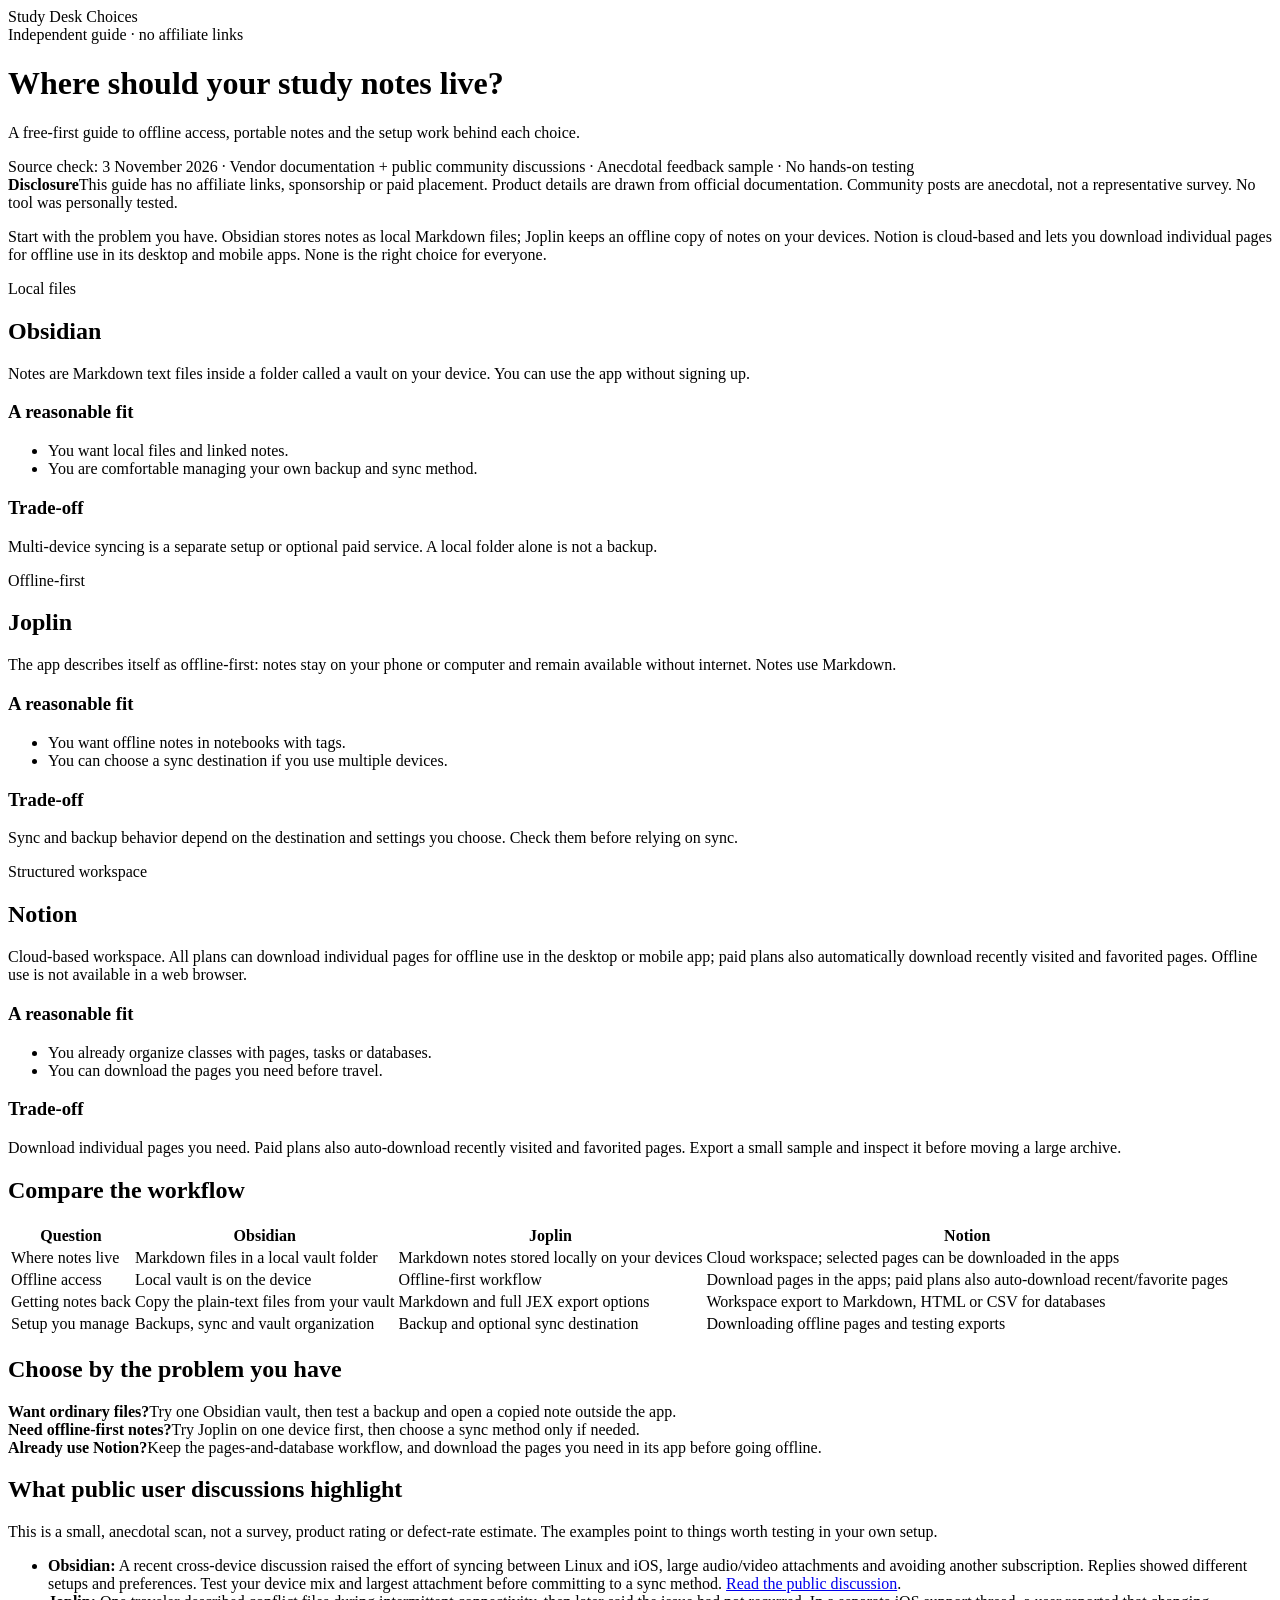
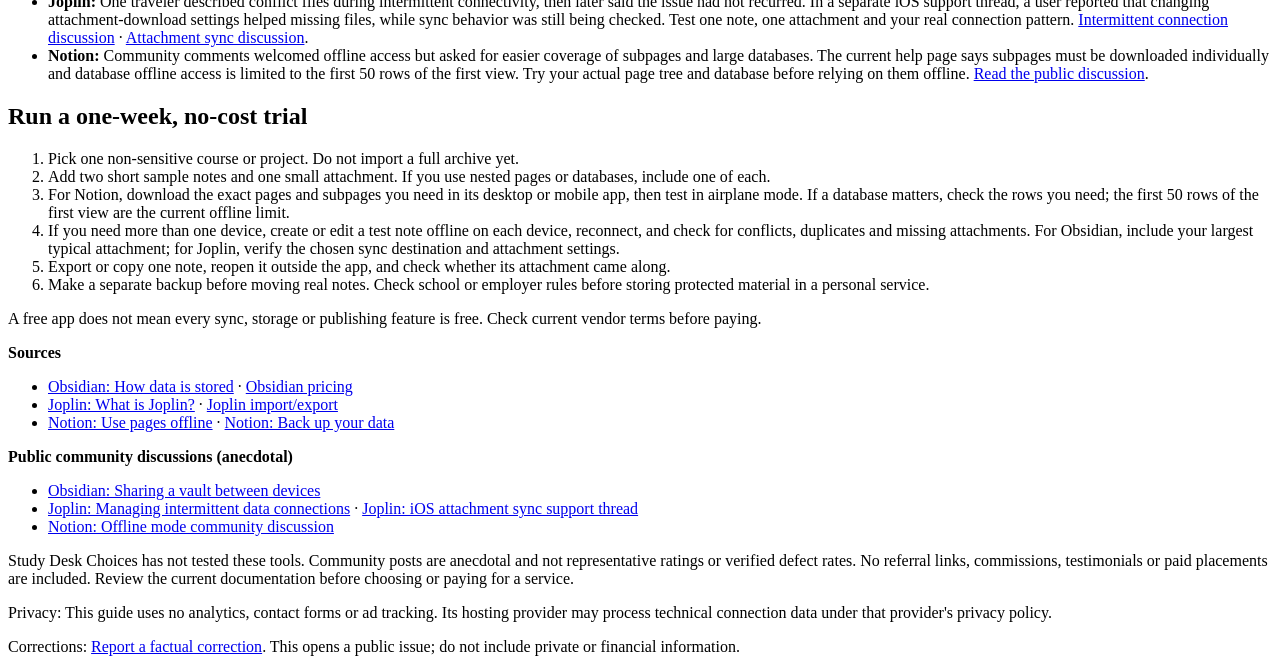
==== study-desk-choices-render/index.html @ 3d96e89d "Add Study Desk Choices static page" ====
<!doctype html>
<html lang="en">
<head>
  <meta charset="utf-8">
  <meta name="viewport" content="width=device-width, initial-scale=1">
  <meta name="theme-color" content="#17392e">
  <meta http-equiv="Content-Security-Policy" content="default-src 'none'; script-src 'none'; style-src 'self'; img-src 'self'; connect-src 'none'; object-src 'none'; base-uri 'none'; upgrade-insecure-requests">
  <meta name="referrer" content="no-referrer">
  <meta name="description" content="A free-first guide comparing offline access, portable notes, and setup work in Obsidian, Joplin, and Notion.">
  <meta property="og:title" content="Where should your study notes live? · Study Desk Choices">
  <meta property="og:description" content="A free-first guide to offline access, portable notes and the setup work behind each choice.">
  <title>Where should your study notes live? · Study Desk Choices</title>
  <link rel="stylesheet" href="styles.css">
</head>
<body>
  <header><div class="wrap">
    <div class="brand">Study Desk Choices</div>
    <div class="status"><i></i>Independent guide · no affiliate links</div>
    <h1>Where should your study notes live?</h1>
    <p class="lede">A free-first guide to offline access, portable notes and the setup work behind each choice.</p>
    <div class="byline">Source check: 3 November 2026 · Vendor documentation + public community discussions · Anecdotal feedback sample · No hands-on testing</div>
  </div></header>
  <main class="wrap">
    <div class="notice"><strong>Disclosure</strong>This guide has no affiliate links, sponsorship or paid placement. Product details are drawn from official documentation. Community posts are anecdotal, not a representative survey. No tool was personally tested.</div>
    <p class="intro">Start with the problem you have. Obsidian stores notes as local Markdown files; Joplin keeps an offline copy of notes on your devices. Notion is cloud-based and lets you download individual pages for offline use in its desktop and mobile apps. None is the right choice for everyone.</p>

    <section class="grid" aria-label="Note app comparison">
      <article class="card"><div class="eyebrow">Local files</div><h2>Obsidian</h2><p>Notes are Markdown text files inside a folder called a vault on your device. You can use the app without signing up.</p><h3>A reasonable fit</h3><ul><li>You want local files and linked notes.</li><li>You are comfortable managing your own backup and sync method.</li></ul><h3>Trade-off</h3><p>Multi-device syncing is a separate setup or optional paid service. A local folder alone is not a backup.</p></article>
      <article class="card"><div class="eyebrow">Offline-first</div><h2>Joplin</h2><p>The app describes itself as offline-first: notes stay on your phone or computer and remain available without internet. Notes use Markdown.</p><h3>A reasonable fit</h3><ul><li>You want offline notes in notebooks with tags.</li><li>You can choose a sync destination if you use multiple devices.</li></ul><h3>Trade-off</h3><p>Sync and backup behavior depend on the destination and settings you choose. Check them before relying on sync.</p></article>
      <article class="card"><div class="eyebrow">Structured workspace</div><h2>Notion</h2><p>Cloud-based workspace. All plans can download individual pages for offline use in the desktop or mobile app; paid plans also automatically download recently visited and favorited pages. Offline use is not available in a web browser.</p><h3>A reasonable fit</h3><ul><li>You already organize classes with pages, tasks or databases.</li><li>You can download the pages you need before travel.</li></ul><h3>Trade-off</h3><p>Download individual pages you need. Paid plans also auto-download recently visited and favorited pages. Export a small sample and inspect it before moving a large archive.</p></article>
    </section>

    <h2>Compare the workflow</h2>
    <div class="table-wrap"><table class="table"><thead><tr><th>Question</th><th>Obsidian</th><th>Joplin</th><th>Notion</th></tr></thead><tbody>
      <tr><td>Where notes live</td><td>Markdown files in a local vault folder</td><td>Markdown notes stored locally on your devices</td><td>Cloud workspace; selected pages can be downloaded in the apps</td></tr>
      <tr><td>Offline access</td><td>Local vault is on the device</td><td>Offline-first workflow</td><td>Download pages in the apps; paid plans also auto-download recent/favorite pages</td></tr>
      <tr><td>Getting notes back</td><td>Copy the plain-text files from your vault</td><td>Markdown and full JEX export options</td><td>Workspace export to Markdown, HTML or CSV for databases</td></tr>
      <tr><td>Setup you manage</td><td>Backups, sync and vault organization</td><td>Backup and optional sync destination</td><td>Downloading offline pages and testing exports</td></tr>
    </tbody></table></div>

    <h2>Choose by the problem you have</h2>
    <div class="fit">
      <div><strong>Want ordinary files?</strong>Try one Obsidian vault, then test a backup and open a copied note outside the app.</div>
      <div><strong>Need offline-first notes?</strong>Try Joplin on one device first, then choose a sync method only if needed.</div>
      <div><strong>Already use Notion?</strong>Keep the pages-and-database workflow, and download the pages you need in its app before going offline.</div>
    </div>

    <section class="panel"><h2>What public user discussions highlight</h2><p class="small">This is a small, anecdotal scan, not a survey, product rating or defect-rate estimate. The examples point to things worth testing in your own setup.</p><ul>
      <li><strong>Obsidian:</strong> A recent cross-device discussion raised the effort of syncing between Linux and iOS, large audio/video attachments and avoiding another subscription. Replies showed different setups and preferences. Test your device mix and largest attachment before committing to a sync method. <a href="https://www.reddit.com/r/ObsidianMD/comments/1upfxcy/how_are_you_sharing_your_vault_between_devices/" rel="noopener">Read the public discussion</a>.</li>
      <li><strong>Joplin:</strong> One traveler described conflict files during intermittent connectivity, then later said the issue had not recurred. In a separate iOS support thread, a user reported that changing attachment-download settings helped missing files, while sync behavior was still being checked. Test one note, one attachment and your real connection pattern. <a href="https://discourse.joplinapp.org/t/managing-intermittent-data-connections/50007" rel="noopener">Intermittent connection discussion</a> · <a href="https://discourse.joplinapp.org/t/joplin-mobile-ios-seems-unable-to-sync-correctly/50565/5" rel="noopener">Attachment sync discussion</a>.</li>
      <li><strong>Notion:</strong> Community comments welcomed offline access but asked for easier coverage of subpages and large databases. The current help page says subpages must be downloaded individually and database offline access is limited to the first 50 rows of the first view. Try your actual page tree and database before relying on them offline. <a href="https://www.reddit.com/r/Notion/comments/1murd6n" rel="noopener">Read the public discussion</a>.</li>
    </ul></section>

    <section class="panel"><h2>Run a one-week, no-cost trial</h2><ol class="steps">
      <li>Pick one non-sensitive course or project. Do not import a full archive yet.</li>
      <li>Add two short sample notes and one small attachment. If you use nested pages or databases, include one of each.</li>
      <li>For Notion, download the exact pages and subpages you need in its desktop or mobile app, then test in airplane mode. If a database matters, check the rows you need; the first 50 rows of the first view are the current offline limit.</li>
      <li>If you need more than one device, create or edit a test note offline on each device, reconnect, and check for conflicts, duplicates and missing attachments. For Obsidian, include your largest typical attachment; for Joplin, verify the chosen sync destination and attachment settings.</li>
      <li>Export or copy one note, reopen it outside the app, and check whether its attachment came along.</li>
      <li>Make a separate backup before moving real notes. Check school or employer rules before storing protected material in a personal service.</li>
    </ol><p class="small">A free app does not mean every sync, storage or publishing feature is free. Check current vendor terms before paying.</p></section>

    <footer><strong>Sources</strong><ul>
      <li><a href="https://obsidian.md/help/data-storage" rel="noopener">Obsidian: How data is stored</a> · <a href="https://obsidian.md/pricing.html" rel="noopener">Obsidian pricing</a></li>
      <li><a href="https://joplinapp.org/help/" rel="noopener">Joplin: What is Joplin?</a> · <a href="https://joplinapp.org/help/apps/import_export/" rel="noopener">Joplin import/export</a></li>
      <li><a href="https://www.notion.com/en-gb/help/use-pages-offline" rel="noopener">Notion: Use pages offline</a> · <a href="https://www.notion.com/help/back-up-your-data" rel="noopener">Notion: Back up your data</a></li>
    </ul><strong>Public community discussions (anecdotal)</strong><ul>
      <li><a href="https://www.reddit.com/r/ObsidianMD/comments/1upfxcy/how_are_you_sharing_your_vault_between_devices/" rel="noopener">Obsidian: Sharing a vault between devices</a></li>
      <li><a href="https://discourse.joplinapp.org/t/managing-intermittent-data-connections/50007" rel="noopener">Joplin: Managing intermittent data connections</a> · <a href="https://discourse.joplinapp.org/t/joplin-mobile-ios-seems-unable-to-sync-correctly/50565/5" rel="noopener">Joplin: iOS attachment sync support thread</a></li>
      <li><a href="https://www.reddit.com/r/Notion/comments/1murd6n" rel="noopener">Notion: Offline mode community discussion</a></li>
    </ul><p class="small">Study Desk Choices has not tested these tools. Community posts are anecdotal and not representative ratings or verified defect rates. No referral links, commissions, testimonials or paid placements are included. Review the current documentation before choosing or paying for a service.</p><p class="small">Privacy: This guide uses no analytics, contact forms or ad tracking. Its hosting provider may process technical connection data under that provider's privacy policy.</p>    <p class="small">Corrections: <a href="https://github.com/pocketspark2026/pocketspark/issues/new?title=Study%20Desk%20Choices%20correction" target="_blank" rel="noopener noreferrer">Report a factual correction</a>. This opens a public issue; do not include private or financial information.</p>
    </footer>
  </main>
</body>
</html>
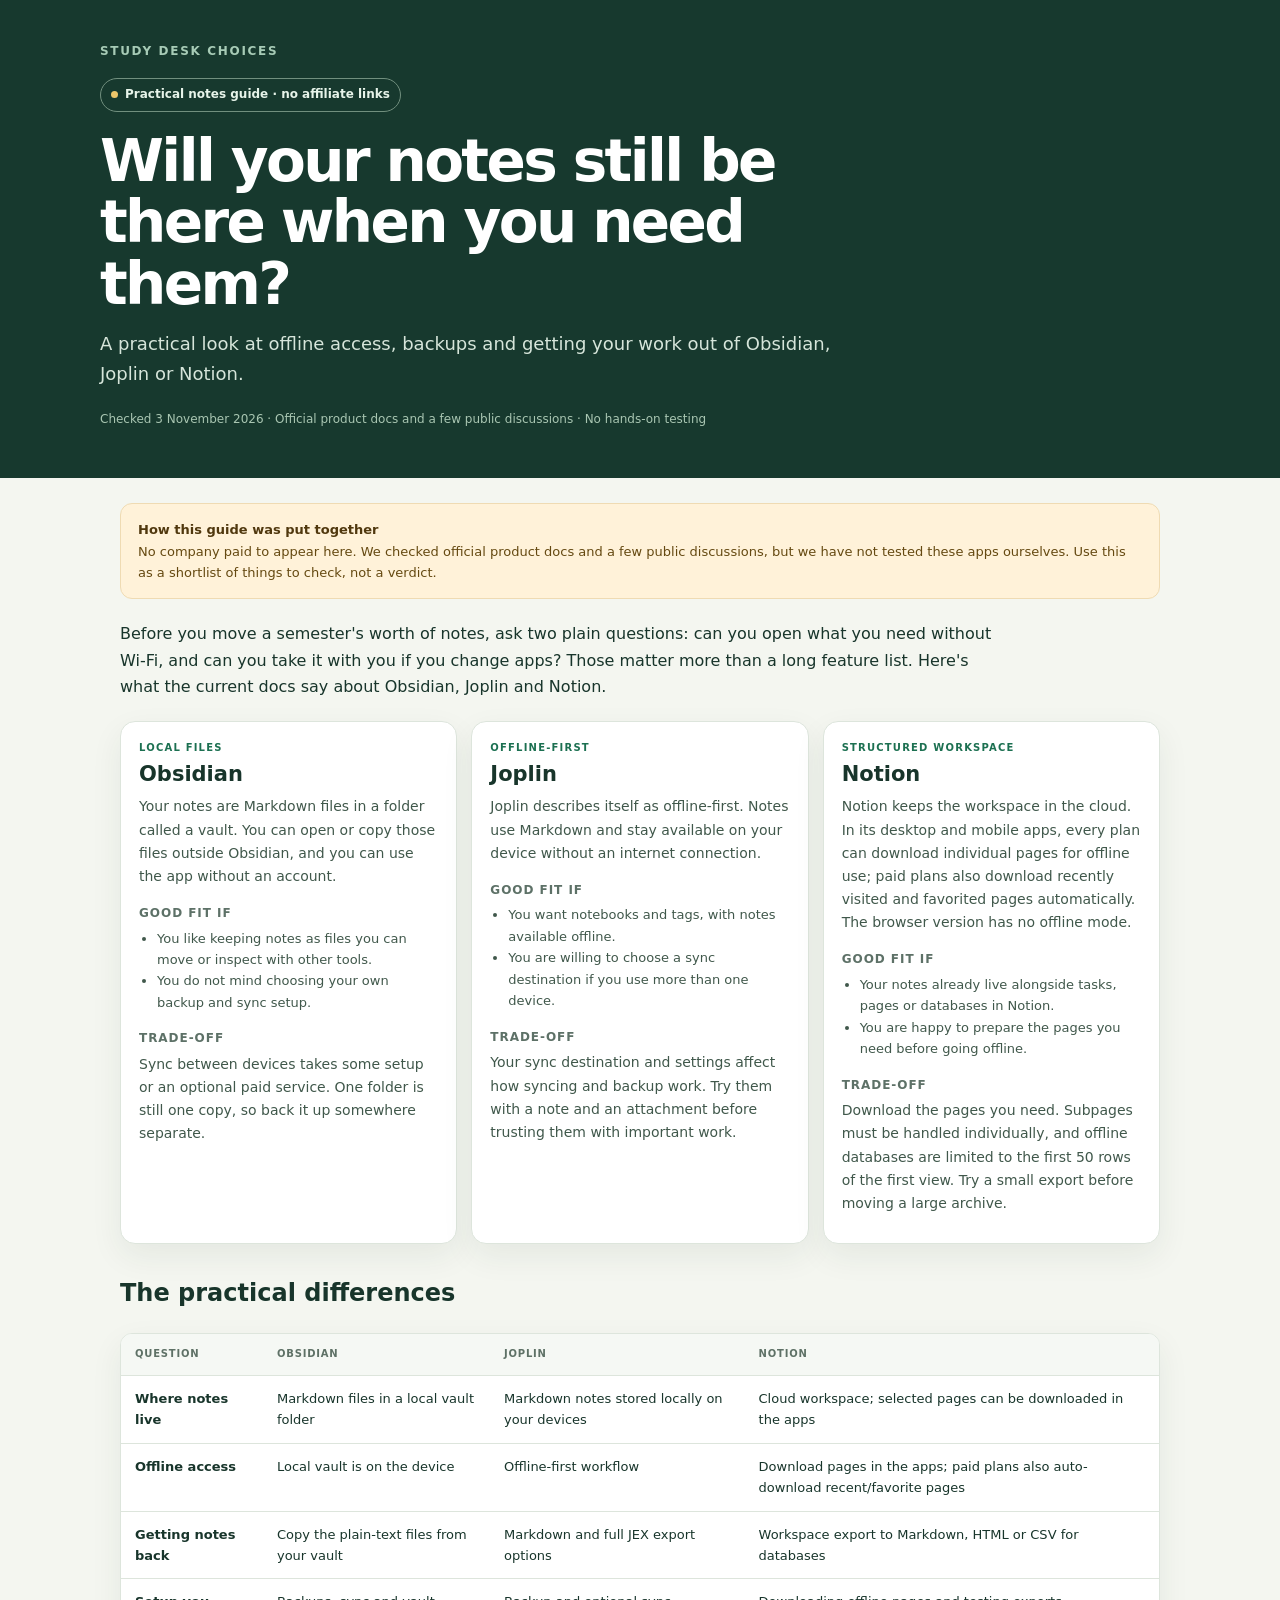
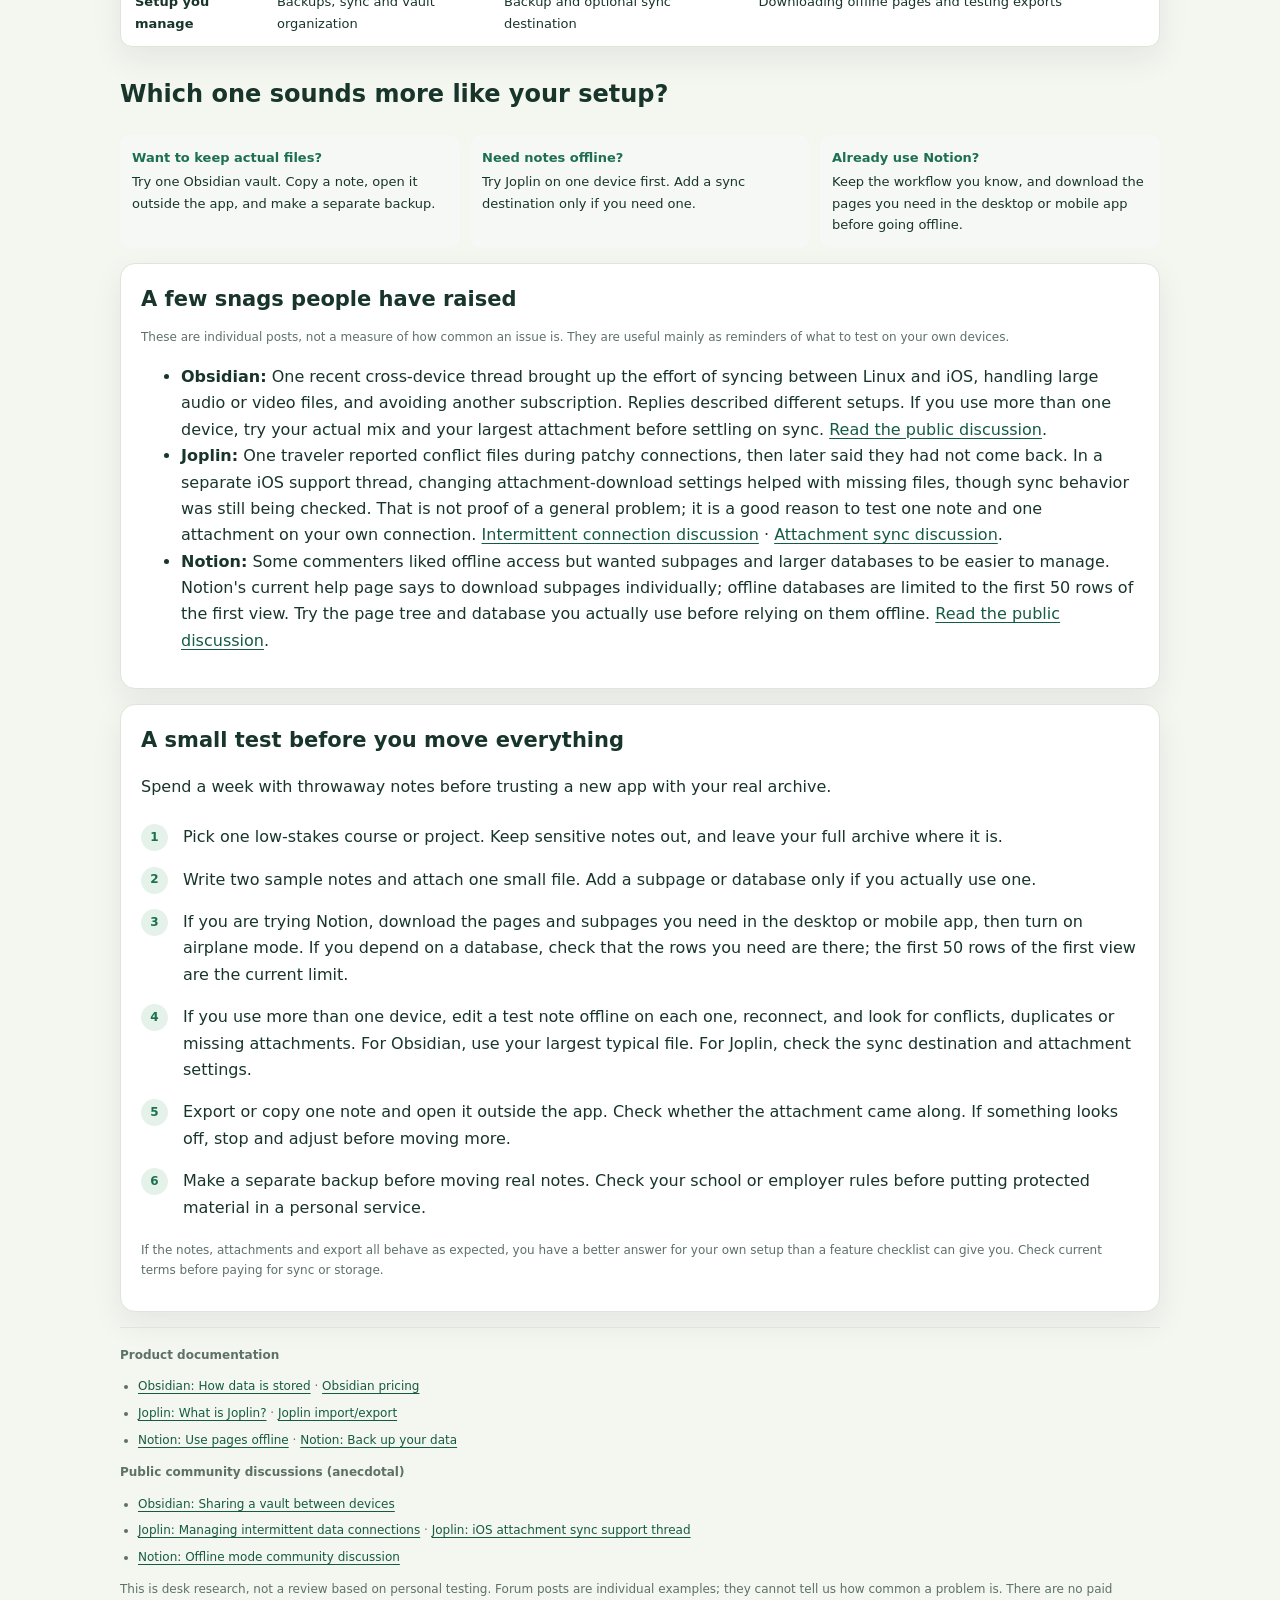
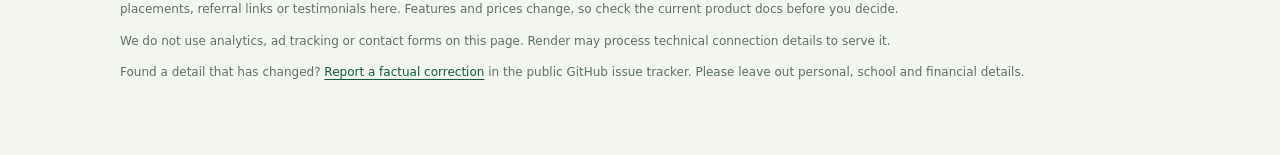
==== commit 0146631b: "Make Study Desk guide clearer and more conversational" ====
--- a/study-desk-choices-render/index.html
+++ b/study-desk-choices-render/index.html
@@ -6,31 +6,31 @@
   <meta name="theme-color" content="#17392e">
   <meta http-equiv="Content-Security-Policy" content="default-src 'none'; script-src 'none'; style-src 'self'; img-src 'self'; connect-src 'none'; object-src 'none'; base-uri 'none'; upgrade-insecure-requests">
   <meta name="referrer" content="no-referrer">
-  <meta name="description" content="A free-first guide comparing offline access, portable notes, and setup work in Obsidian, Joplin, and Notion.">
-  <meta property="og:title" content="Where should your study notes live? · Study Desk Choices">
-  <meta property="og:description" content="A free-first guide to offline access, portable notes and the setup work behind each choice.">
-  <title>Where should your study notes live? · Study Desk Choices</title>
+  <meta name="description" content="A plain-language guide to offline notes, backups and taking your work out of Obsidian, Joplin or Notion.">
+  <meta property="og:title" content="Will your notes still be there when you need them? · Study Desk Choices">
+  <meta property="og:description" content="Practical notes on offline access, backups and moving your work between apps.">
+  <title>Will your notes still be there when you need them? · Study Desk Choices</title>
   <link rel="stylesheet" href="styles.css">
 </head>
 <body>
   <header><div class="wrap">
     <div class="brand">Study Desk Choices</div>
-    <div class="status"><i></i>Independent guide · no affiliate links</div>
-    <h1>Where should your study notes live?</h1>
-    <p class="lede">A free-first guide to offline access, portable notes and the setup work behind each choice.</p>
-    <div class="byline">Source check: 3 November 2026 · Vendor documentation + public community discussions · Anecdotal feedback sample · No hands-on testing</div>
+    <div class="status"><i></i>Practical notes guide · no affiliate links</div>
+    <h1>Will your notes still be there when you need them?</h1>
+    <p class="lede">A practical look at offline access, backups and getting your work out of Obsidian, Joplin or Notion.</p>
+    <div class="byline">Checked 3 November 2026 · Official product docs and a few public discussions · No hands-on testing</div>
   </div></header>
   <main class="wrap">
-    <div class="notice"><strong>Disclosure</strong>This guide has no affiliate links, sponsorship or paid placement. Product details are drawn from official documentation. Community posts are anecdotal, not a representative survey. No tool was personally tested.</div>
-    <p class="intro">Start with the problem you have. Obsidian stores notes as local Markdown files; Joplin keeps an offline copy of notes on your devices. Notion is cloud-based and lets you download individual pages for offline use in its desktop and mobile apps. None is the right choice for everyone.</p>
+    <div class="notice"><strong>How this guide was put together</strong>No company paid to appear here. We checked official product docs and a few public discussions, but we have not tested these apps ourselves. Use this as a shortlist of things to check, not a verdict.</div>
+    <p class="intro">Before you move a semester's worth of notes, ask two plain questions: can you open what you need without Wi-Fi, and can you take it with you if you change apps? Those matter more than a long feature list. Here's what the current docs say about Obsidian, Joplin and Notion.</p>
 
     <section class="grid" aria-label="Note app comparison">
-      <article class="card"><div class="eyebrow">Local files</div><h2>Obsidian</h2><p>Notes are Markdown text files inside a folder called a vault on your device. You can use the app without signing up.</p><h3>A reasonable fit</h3><ul><li>You want local files and linked notes.</li><li>You are comfortable managing your own backup and sync method.</li></ul><h3>Trade-off</h3><p>Multi-device syncing is a separate setup or optional paid service. A local folder alone is not a backup.</p></article>
-      <article class="card"><div class="eyebrow">Offline-first</div><h2>Joplin</h2><p>The app describes itself as offline-first: notes stay on your phone or computer and remain available without internet. Notes use Markdown.</p><h3>A reasonable fit</h3><ul><li>You want offline notes in notebooks with tags.</li><li>You can choose a sync destination if you use multiple devices.</li></ul><h3>Trade-off</h3><p>Sync and backup behavior depend on the destination and settings you choose. Check them before relying on sync.</p></article>
-      <article class="card"><div class="eyebrow">Structured workspace</div><h2>Notion</h2><p>Cloud-based workspace. All plans can download individual pages for offline use in the desktop or mobile app; paid plans also automatically download recently visited and favorited pages. Offline use is not available in a web browser.</p><h3>A reasonable fit</h3><ul><li>You already organize classes with pages, tasks or databases.</li><li>You can download the pages you need before travel.</li></ul><h3>Trade-off</h3><p>Download individual pages you need. Paid plans also auto-download recently visited and favorited pages. Export a small sample and inspect it before moving a large archive.</p></article>
+      <article class="card"><div class="eyebrow">Local files</div><h2>Obsidian</h2><p>Your notes are Markdown files in a folder called a vault. You can open or copy those files outside Obsidian, and you can use the app without an account.</p><h3>Good fit if</h3><ul><li>You like keeping notes as files you can move or inspect with other tools.</li><li>You do not mind choosing your own backup and sync setup.</li></ul><h3>Trade-off</h3><p>Sync between devices takes some setup or an optional paid service. One folder is still one copy, so back it up somewhere separate.</p></article>
+      <article class="card"><div class="eyebrow">Offline-first</div><h2>Joplin</h2><p>Joplin describes itself as offline-first. Notes use Markdown and stay available on your device without an internet connection.</p><h3>Good fit if</h3><ul><li>You want notebooks and tags, with notes available offline.</li><li>You are willing to choose a sync destination if you use more than one device.</li></ul><h3>Trade-off</h3><p>Your sync destination and settings affect how syncing and backup work. Try them with a note and an attachment before trusting them with important work.</p></article>
+      <article class="card"><div class="eyebrow">Structured workspace</div><h2>Notion</h2><p>Notion keeps the workspace in the cloud. In its desktop and mobile apps, every plan can download individual pages for offline use; paid plans also download recently visited and favorited pages automatically. The browser version has no offline mode.</p><h3>Good fit if</h3><ul><li>Your notes already live alongside tasks, pages or databases in Notion.</li><li>You are happy to prepare the pages you need before going offline.</li></ul><h3>Trade-off</h3><p>Download the pages you need. Subpages must be handled individually, and offline databases are limited to the first 50 rows of the first view. Try a small export before moving a large archive.</p></article>
     </section>
 
-    <h2>Compare the workflow</h2>
+    <h2>The practical differences</h2>
     <div class="table-wrap"><table class="table"><thead><tr><th>Question</th><th>Obsidian</th><th>Joplin</th><th>Notion</th></tr></thead><tbody>
       <tr><td>Where notes live</td><td>Markdown files in a local vault folder</td><td>Markdown notes stored locally on your devices</td><td>Cloud workspace; selected pages can be downloaded in the apps</td></tr>
       <tr><td>Offline access</td><td>Local vault is on the device</td><td>Offline-first workflow</td><td>Download pages in the apps; paid plans also auto-download recent/favorite pages</td></tr>
@@ -38,29 +38,29 @@
       <tr><td>Setup you manage</td><td>Backups, sync and vault organization</td><td>Backup and optional sync destination</td><td>Downloading offline pages and testing exports</td></tr>
     </tbody></table></div>
 
-    <h2>Choose by the problem you have</h2>
+    <h2>Which one sounds more like your setup?</h2>
     <div class="fit">
-      <div><strong>Want ordinary files?</strong>Try one Obsidian vault, then test a backup and open a copied note outside the app.</div>
-      <div><strong>Need offline-first notes?</strong>Try Joplin on one device first, then choose a sync method only if needed.</div>
-      <div><strong>Already use Notion?</strong>Keep the pages-and-database workflow, and download the pages you need in its app before going offline.</div>
+      <div><strong>Want to keep actual files?</strong> Try one Obsidian vault. Copy a note, open it outside the app, and make a separate backup.</div>
+      <div><strong>Need notes offline?</strong> Try Joplin on one device first. Add a sync destination only if you need one.</div>
+      <div><strong>Already use Notion?</strong> Keep the workflow you know, and download the pages you need in the desktop or mobile app before going offline.</div>
     </div>
 
-    <section class="panel"><h2>What public user discussions highlight</h2><p class="small">This is a small, anecdotal scan, not a survey, product rating or defect-rate estimate. The examples point to things worth testing in your own setup.</p><ul>
-      <li><strong>Obsidian:</strong> A recent cross-device discussion raised the effort of syncing between Linux and iOS, large audio/video attachments and avoiding another subscription. Replies showed different setups and preferences. Test your device mix and largest attachment before committing to a sync method. <a href="https://www.reddit.com/r/ObsidianMD/comments/1upfxcy/how_are_you_sharing_your_vault_between_devices/" rel="noopener">Read the public discussion</a>.</li>
-      <li><strong>Joplin:</strong> One traveler described conflict files during intermittent connectivity, then later said the issue had not recurred. In a separate iOS support thread, a user reported that changing attachment-download settings helped missing files, while sync behavior was still being checked. Test one note, one attachment and your real connection pattern. <a href="https://discourse.joplinapp.org/t/managing-intermittent-data-connections/50007" rel="noopener">Intermittent connection discussion</a> · <a href="https://discourse.joplinapp.org/t/joplin-mobile-ios-seems-unable-to-sync-correctly/50565/5" rel="noopener">Attachment sync discussion</a>.</li>
-      <li><strong>Notion:</strong> Community comments welcomed offline access but asked for easier coverage of subpages and large databases. The current help page says subpages must be downloaded individually and database offline access is limited to the first 50 rows of the first view. Try your actual page tree and database before relying on them offline. <a href="https://www.reddit.com/r/Notion/comments/1murd6n" rel="noopener">Read the public discussion</a>.</li>
+    <section class="panel"><h2>A few snags people have raised</h2><p class="small">These are individual posts, not a measure of how common an issue is. They are useful mainly as reminders of what to test on your own devices.</p><ul>
+      <li><strong>Obsidian:</strong> One recent cross-device thread brought up the effort of syncing between Linux and iOS, handling large audio or video files, and avoiding another subscription. Replies described different setups. If you use more than one device, try your actual mix and your largest attachment before settling on sync. <a href="https://www.reddit.com/r/ObsidianMD/comments/1upfxcy/how_are_you_sharing_your_vault_between_devices/" rel="noopener">Read the public discussion</a>.</li>
+      <li><strong>Joplin:</strong> One traveler reported conflict files during patchy connections, then later said they had not come back. In a separate iOS support thread, changing attachment-download settings helped with missing files, though sync behavior was still being checked. That is not proof of a general problem; it is a good reason to test one note and one attachment on your own connection. <a href="https://discourse.joplinapp.org/t/managing-intermittent-data-connections/50007" rel="noopener">Intermittent connection discussion</a> · <a href="https://discourse.joplinapp.org/t/joplin-mobile-ios-seems-unable-to-sync-correctly/50565/5" rel="noopener">Attachment sync discussion</a>.</li>
+      <li><strong>Notion:</strong> Some commenters liked offline access but wanted subpages and larger databases to be easier to manage. Notion's current help page says to download subpages individually; offline databases are limited to the first 50 rows of the first view. Try the page tree and database you actually use before relying on them offline. <a href="https://www.reddit.com/r/Notion/comments/1murd6n" rel="noopener">Read the public discussion</a>.</li>
     </ul></section>
 
-    <section class="panel"><h2>Run a one-week, no-cost trial</h2><ol class="steps">
-      <li>Pick one non-sensitive course or project. Do not import a full archive yet.</li>
-      <li>Add two short sample notes and one small attachment. If you use nested pages or databases, include one of each.</li>
-      <li>For Notion, download the exact pages and subpages you need in its desktop or mobile app, then test in airplane mode. If a database matters, check the rows you need; the first 50 rows of the first view are the current offline limit.</li>
-      <li>If you need more than one device, create or edit a test note offline on each device, reconnect, and check for conflicts, duplicates and missing attachments. For Obsidian, include your largest typical attachment; for Joplin, verify the chosen sync destination and attachment settings.</li>
-      <li>Export or copy one note, reopen it outside the app, and check whether its attachment came along.</li>
-      <li>Make a separate backup before moving real notes. Check school or employer rules before storing protected material in a personal service.</li>
-    </ol><p class="small">A free app does not mean every sync, storage or publishing feature is free. Check current vendor terms before paying.</p></section>
+    <section class="panel"><h2>A small test before you move everything</h2><p>Spend a week with throwaway notes before trusting a new app with your real archive.</p><ol class="steps">
+      <li>Pick one low-stakes course or project. Keep sensitive notes out, and leave your full archive where it is.</li>
+      <li>Write two sample notes and attach one small file. Add a subpage or database only if you actually use one.</li>
+      <li>If you are trying Notion, download the pages and subpages you need in the desktop or mobile app, then turn on airplane mode. If you depend on a database, check that the rows you need are there; the first 50 rows of the first view are the current limit.</li>
+      <li>If you use more than one device, edit a test note offline on each one, reconnect, and look for conflicts, duplicates or missing attachments. For Obsidian, use your largest typical file. For Joplin, check the sync destination and attachment settings.</li>
+      <li>Export or copy one note and open it outside the app. Check whether the attachment came along. If something looks off, stop and adjust before moving more.</li>
+      <li>Make a separate backup before moving real notes. Check your school or employer rules before putting protected material in a personal service.</li>
+    </ol><p class="small">If the notes, attachments and export all behave as expected, you have a better answer for your own setup than a feature checklist can give you. Check current terms before paying for sync or storage.</p></section>
 
-    <footer><strong>Sources</strong><ul>
+    <footer><strong>Product documentation</strong><ul>
       <li><a href="https://obsidian.md/help/data-storage" rel="noopener">Obsidian: How data is stored</a> · <a href="https://obsidian.md/pricing.html" rel="noopener">Obsidian pricing</a></li>
       <li><a href="https://joplinapp.org/help/" rel="noopener">Joplin: What is Joplin?</a> · <a href="https://joplinapp.org/help/apps/import_export/" rel="noopener">Joplin import/export</a></li>
       <li><a href="https://www.notion.com/en-gb/help/use-pages-offline" rel="noopener">Notion: Use pages offline</a> · <a href="https://www.notion.com/help/back-up-your-data" rel="noopener">Notion: Back up your data</a></li>
@@ -68,7 +68,7 @@
       <li><a href="https://www.reddit.com/r/ObsidianMD/comments/1upfxcy/how_are_you_sharing_your_vault_between_devices/" rel="noopener">Obsidian: Sharing a vault between devices</a></li>
       <li><a href="https://discourse.joplinapp.org/t/managing-intermittent-data-connections/50007" rel="noopener">Joplin: Managing intermittent data connections</a> · <a href="https://discourse.joplinapp.org/t/joplin-mobile-ios-seems-unable-to-sync-correctly/50565/5" rel="noopener">Joplin: iOS attachment sync support thread</a></li>
       <li><a href="https://www.reddit.com/r/Notion/comments/1murd6n" rel="noopener">Notion: Offline mode community discussion</a></li>
-    </ul><p class="small">Study Desk Choices has not tested these tools. Community posts are anecdotal and not representative ratings or verified defect rates. No referral links, commissions, testimonials or paid placements are included. Review the current documentation before choosing or paying for a service.</p><p class="small">Privacy: This guide uses no analytics, contact forms or ad tracking. Its hosting provider may process technical connection data under that provider's privacy policy.</p>    <p class="small">Corrections: <a href="https://github.com/pocketspark2026/pocketspark/issues/new?title=Study%20Desk%20Choices%20correction" target="_blank" rel="noopener noreferrer">Report a factual correction</a>. This opens a public issue; do not include private or financial information.</p>
+    </ul><p class="small">This is desk research, not a review based on personal testing. Forum posts are individual examples; they cannot tell us how common a problem is. There are no paid placements, referral links or testimonials here. Features and prices change, so check the current product docs before you decide.</p><p class="small">We do not use analytics, ad tracking or contact forms on this page. Render may process technical connection details to serve it.</p><p class="small">Found a detail that has changed? <a href="https://github.com/pocketspark2026/pocketspark/issues/new?title=Study%20Desk%20Choices%20correction" target="_blank" rel="noopener noreferrer">Report a factual correction</a> in the public GitHub issue tracker. Please leave out personal, school and financial details.</p>
     </footer>
   </main>
 </body>
--- a/study-desk-choices-render/styles.css
+++ b/study-desk-choices-render/styles.css
@@ -0,0 +1,3 @@
+    :root{--ink:#18352b;--muted:#5d7167;--paper:#f4f6f0;--card:#fff;--line:#dde5dc;--green:#1c7051;--green-soft:#e5f2e9;--gold:#8a5d19;--gold-soft:#fff2d9;--shadow:0 12px 32px rgba(24,53,43,.07)}
+    *{box-sizing:border-box}body{margin:0;background:var(--paper);color:var(--ink);font:16px/1.65 Inter,ui-sans-serif,system-ui,-apple-system,"Segoe UI",sans-serif}header{background:#17392e;color:#fff;padding:42px 22px 48px}.wrap{max-width:1080px;margin:auto}.brand{font-size:12px;letter-spacing:.14em;text-transform:uppercase;color:#a7cbb6;font-weight:800}.status{display:inline-flex;margin-top:16px;padding:6px 10px;border:1px solid #718f7e;border-radius:999px;color:#e7f4ea;font-size:12px;font-weight:750}.status i{width:7px;height:7px;border-radius:50%;background:#edc66a;margin:auto 7px auto 0}h1{font-size:clamp(34px,6vw,58px);line-height:1.06;letter-spacing:-.045em;margin:19px 0 14px;max-width:850px}.lede{font-size:18px;color:#d6e5da;max-width:780px;margin:0}.byline{font-size:12px;color:#a9c6b2;margin-top:22px}main{padding:25px 20px 60px}.notice{padding:15px 17px;border-radius:12px;background:var(--gold-soft);color:#654911;border:1px solid #efdbb3;margin-bottom:22px;font-size:13px}.notice strong{display:block;color:#50380e}.intro{max-width:880px}.grid{display:grid;grid-template-columns:repeat(3,1fr);gap:14px;margin:20px 0 30px}.card,.panel{background:var(--card);border:1px solid var(--line);border-radius:15px;box-shadow:var(--shadow)}.card{padding:18px}.eyebrow{color:var(--green);text-transform:uppercase;letter-spacing:.12em;font-size:10px;font-weight:850}.card h2{margin:5px 0 8px;font-size:21px;line-height:1.25}.card p{font-size:14px;color:#40584b;margin:0 0 10px}.card h3{font-size:12px;text-transform:uppercase;letter-spacing:.08em;color:var(--muted);margin:16px 0 4px}.card ul{margin:4px 0 0;padding-left:18px;font-size:13px;color:#40584b}.table-wrap{overflow:auto;border:1px solid var(--line);border-radius:12px;background:#fff;box-shadow:var(--shadow);margin:14px 0 28px}.table{width:100%;min-width:760px;border-collapse:collapse}.table th,.table td{border-bottom:1px solid var(--line);padding:12px 14px;text-align:left;vertical-align:top;font-size:13px}.table th{background:#f5f8f4;color:#5e7166;font-size:10px;text-transform:uppercase;letter-spacing:.08em}.table tr:last-child td{border-bottom:0}.table td:first-child{font-weight:800}.panel{padding:18px 20px;margin:15px 0}.panel h2{font-size:21px;margin:0 0 7px}.steps{counter-reset:step;list-style:none;padding:0;margin:12px 0}.steps li{counter-increment:step;padding:8px 0 8px 42px;position:relative}.steps li:before{content:counter(step);position:absolute;left:0;top:8px;width:27px;height:27px;border-radius:50%;display:grid;place-items:center;background:var(--green-soft);color:var(--green);font-size:12px;font-weight:850}.fit{display:grid;grid-template-columns:repeat(3,1fr);gap:10px;margin-top:12px}.fit div{background:#f6f8f5;padding:12px;border-radius:10px;font-size:13px}.fit strong{display:block;color:var(--green);margin-bottom:3px}a{color:#155b43;text-underline-offset:3px}footer{border-top:1px solid var(--line);padding-top:18px;color:var(--muted);font-size:12px}footer ul{padding-left:18px}footer li{margin:7px 0}.small{font-size:12px;color:var(--muted)}
+    @media(max-width:760px){.grid,.fit{grid-template-columns:1fr}.table{min-width:700px}header{padding-top:30px}}
